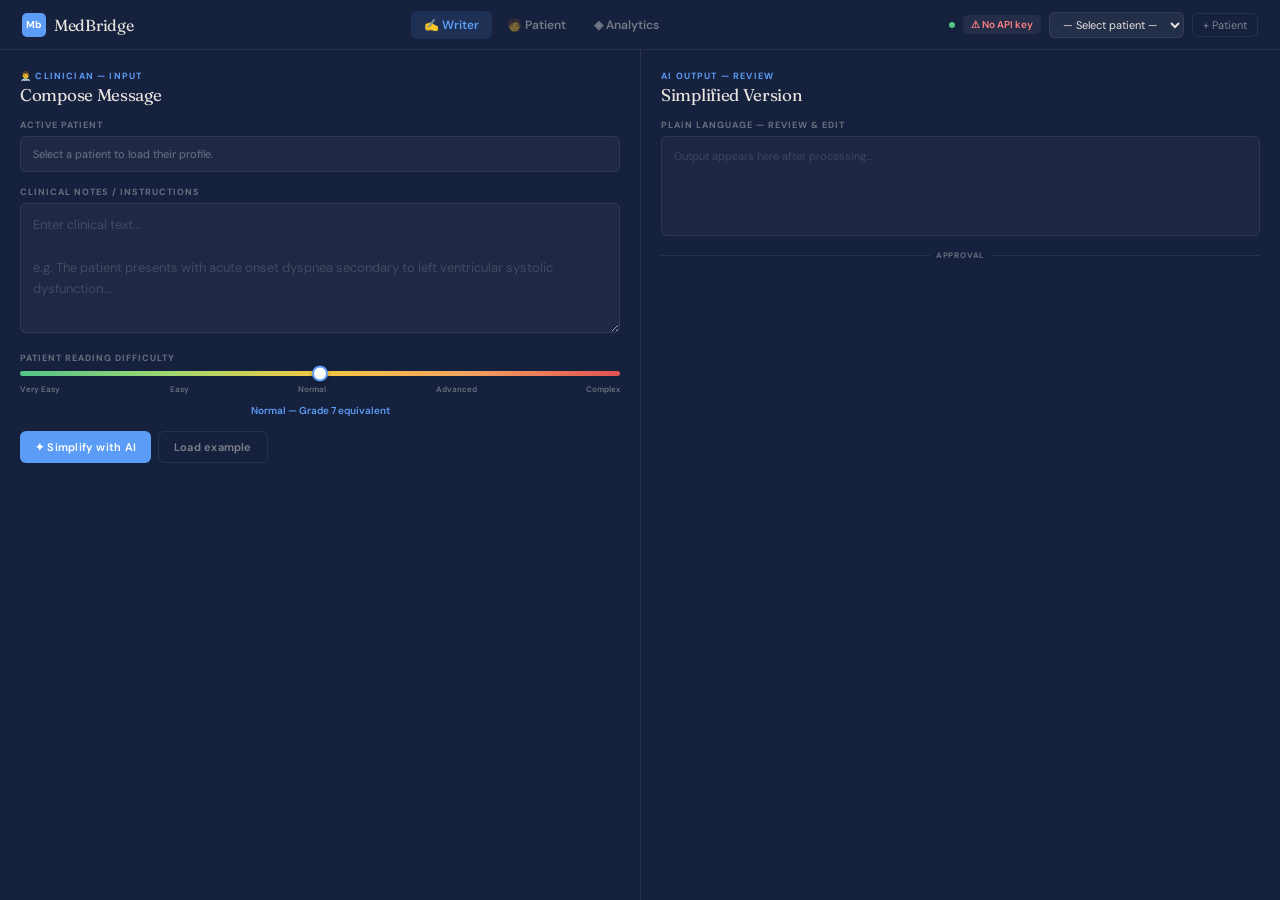
==== designs/medbridge_design.html @ b741c5cd "start designs" ====
<!DOCTYPE html>
<html lang="en">
<head>
<meta charset="UTF-8">
<meta name="viewport" content="width=device-width, initial-scale=1.0">
<title>MedBridge</title>
<link href="https://fonts.googleapis.com/css2?family=Fraunces:ital,wght@0,300;0,400;0,500;1,300&family=DM+Sans:wght@300;400;500;600&family=DM+Mono:wght@400;500&display=swap" rel="stylesheet">
<style>
:root{
  --doc:#16213e;--da:#5b9cf6;--dg:#52c48a;--dw:#f4a261;--dt:#e8e4de;--dm:rgba(232,228,222,0.4);--db:rgba(255,255,255,0.08);
  --pat:#fdfcf9;--pa:#e07b54;--pt:#1c1917;--pm:#8a8480;--pb:rgba(0,0,0,0.07);
  --an:#0d1520;--an2:#111e2e;--aa:#a78bfa;--at:#d4d0ca;--am:rgba(212,208,202,0.38);--ab:rgba(255,255,255,0.06);
  --r:10px;--rs:6px;
}
*{margin:0;padding:0;box-sizing:border-box}
html,body{height:100%;font-family:'DM Sans',sans-serif}
body{background:#0d1117;overflow:hidden;display:flex;flex-direction:column}

nav{background:var(--doc);height:50px;display:flex;align-items:center;justify-content:space-between;padding:0 22px;border-bottom:1px solid var(--db);flex-shrink:0;z-index:200}
.nav-logo{display:flex;align-items:center;gap:8px;color:var(--dt)}
.nav-mark{width:24px;height:24px;background:var(--da);border-radius:5px;display:flex;align-items:center;justify-content:center;font-size:10px;font-weight:700;color:#fff}
.nav-name{font-family:'Fraunces',serif;font-size:16px;letter-spacing:-.3px}
.nav-tabs{display:flex;gap:2px}
.nav-tab{background:transparent;border:none;color:rgba(232,228,222,.45);font-family:'DM Sans',sans-serif;font-size:12px;font-weight:600;padding:6px 13px;border-radius:6px;cursor:pointer;transition:all .15s}
.nav-tab:hover{color:var(--dt);background:rgba(255,255,255,.05)}
.nav-tab.active{color:var(--da);background:rgba(91,156,246,.12)}
.nav-right{display:flex;align-items:center;gap:8px}
.live{width:6px;height:6px;background:var(--dg);border-radius:50%;animation:pulse 2s infinite}
@keyframes pulse{0%,100%{box-shadow:0 0 0 0 rgba(82,196,138,.4)}50%{box-shadow:0 0 0 4px rgba(82,196,138,0)}}
select.psel{background:rgba(255,255,255,.06);border:1px solid var(--db);color:var(--dt);font-family:'DM Sans',sans-serif;font-size:11px;padding:4px 9px;border-radius:var(--rs);outline:none;cursor:pointer}
select.psel option{background:#1e2d52}
.btn-xs{background:transparent;border:1px solid var(--db);color:rgba(232,228,222,.5);font-family:'DM Sans',sans-serif;font-size:11px;padding:4px 10px;border-radius:var(--rs);cursor:pointer;transition:all .15s}
.btn-xs:hover{border-color:rgba(255,255,255,.2);color:var(--dt)}

.view{display:none;flex:1;overflow:hidden}
.view.active{display:flex}

/* ─── WRITER ─── */
#writerView{background:var(--doc)}
.w-grid{display:grid;grid-template-columns:1fr 1fr;width:100%;height:100%}
.w-col{display:flex;flex-direction:column;height:100%;overflow-y:auto;padding:20px;gap:14px}
.w-col::-webkit-scrollbar{width:3px}
.w-col::-webkit-scrollbar-thumb{background:rgba(255,255,255,.1);border-radius:2px}
.w-col+.w-col{border-left:1px solid var(--db)}
.col-role{font-size:9px;font-weight:700;letter-spacing:.13em;text-transform:uppercase;color:var(--da);margin-bottom:2px}
.col-title{font-family:'Fraunces',serif;font-size:17px;letter-spacing:-.3px;color:var(--dt)}
.lbl{font-size:9px;font-weight:700;letter-spacing:.11em;text-transform:uppercase;color:var(--dm);margin-bottom:5px}
.profile-card{background:rgba(255,255,255,.04);border:1px solid var(--db);border-radius:var(--rs);padding:10px 12px}
.p-row{display:flex;align-items:center;gap:9px}
.p-av{width:32px;height:32px;border-radius:50%;background:rgba(91,156,246,.15);border:1.5px solid rgba(91,156,246,.3);display:flex;align-items:center;justify-content:center;font-size:12px;flex-shrink:0}
.p-name{font-size:12px;font-weight:600;color:var(--dt)}
.p-sub{font-size:10px;color:var(--dm);margin-top:1px}
.p-badges{display:flex;gap:4px;margin-top:6px;flex-wrap:wrap}
.pb{font-size:9px;padding:2px 7px;border-radius:9px;font-weight:600;font-family:'DM Mono',monospace}
.pb.lv{background:rgba(91,156,246,.15);color:var(--da);border:1px solid rgba(91,156,246,.2)}
.pb.se{background:rgba(82,196,138,.12);color:var(--dg);border:1px solid rgba(82,196,138,.18)}
.pb.wn{background:rgba(244,162,97,.15);color:var(--dw);border:1px solid rgba(244,162,97,.22)}
.pb.nw{background:rgba(255,255,255,.07);color:rgba(232,228,222,.5);border:1px solid var(--db)}
.ai-ins{background:rgba(167,139,250,.08);border:1px solid rgba(167,139,250,.2);border-radius:var(--rs);padding:10px 12px}
.ai-ins-t{font-size:9px;font-weight:700;text-transform:uppercase;letter-spacing:.1em;color:var(--aa);margin-bottom:5px}
.ai-ins-body{font-size:11px;color:rgba(212,208,202,.8);line-height:1.55}
.pred-wrap{display:flex;flex-wrap:wrap;gap:4px;margin-top:7px}
.pred{font-size:9px;padding:2px 7px;border-radius:9px;background:rgba(244,162,97,.15);color:var(--dw);border:1px solid rgba(244,162,97,.22);font-family:'DM Mono',monospace;font-weight:600}
.pred.pf{background:rgba(224,60,60,.15);color:#ff8888;border-color:rgba(224,60,60,.28)}
textarea{width:100%;background:rgba(255,255,255,.04);border:1px solid var(--db);border-radius:var(--rs);color:var(--dt);font-family:'DM Sans',sans-serif;font-size:13px;line-height:1.65;padding:10px 12px;resize:vertical;min-height:130px;outline:none;transition:border-color .2s}
textarea:focus{border-color:rgba(91,156,246,.45);background:rgba(255,255,255,.06)}
textarea::placeholder{color:rgba(232,228,222,.18)}
.sl-wrap{padding:2px 0 6px}
.sl-track{position:relative;height:5px;background:linear-gradient(to right,#52c48a,#a0d870,#f4c842,#f4a261,#e05252);border-radius:3px;margin-bottom:8px}
input[type=range].dsl{width:100%;-webkit-appearance:none;appearance:none;background:transparent;position:absolute;top:50%;transform:translateY(-50%);left:0;margin:0;height:5px;cursor:pointer}
input[type=range].dsl::-webkit-slider-thumb{-webkit-appearance:none;width:16px;height:16px;border-radius:50%;background:#fff;border:2px solid var(--da);box-shadow:0 1px 5px rgba(0,0,0,.35);transition:transform .15s}
input[type=range].dsl::-webkit-slider-thumb:hover{transform:scale(1.2)}
.sl-labels{display:flex;justify-content:space-between;font-size:8px;color:var(--dm);font-weight:600}
.sl-cur{font-size:10px;font-weight:600;color:var(--da);margin-top:4px;text-align:center}
.auto-tag{display:none;margin-left:7px;font-size:8px;background:rgba(167,139,250,.2);color:var(--aa);border:1px solid rgba(167,139,250,.28);padding:1px 6px;border-radius:9px;font-weight:700;letter-spacing:.06em;text-transform:uppercase}
.btn{border:none;border-radius:var(--rs);padding:8px 15px;font-family:'DM Sans',sans-serif;font-size:11px;font-weight:600;cursor:pointer;display:flex;align-items:center;gap:5px;transition:all .15s;letter-spacing:.02em}
.b-blue{background:var(--da);color:#fff}.b-blue:hover{background:#6fa8ff;transform:translateY(-1px)}.b-blue:disabled{opacity:.4;cursor:not-allowed;transform:none}
.b-ghost{background:transparent;color:rgba(232,228,222,.5);border:1px solid var(--db)}.b-ghost:hover{border-color:rgba(255,255,255,.2);color:var(--dt)}
.b-green{background:var(--dg);color:#fff;flex:1}.b-green:hover{background:#5fd49a;transform:translateY(-1px)}.b-green:disabled{opacity:.4;cursor:not-allowed;transform:none}
.b-row{display:flex;gap:7px}
.ld{display:flex;gap:4px;align-items:center;padding:7px 0}
.ld span{width:5px;height:5px;background:var(--da);border-radius:50%;animation:ld 1.2s ease-in-out infinite}
.ld span:nth-child(2){animation-delay:.2s}.ld span:nth-child(3){animation-delay:.4s}
@keyframes ld{0%,80%,100%{transform:translateY(0);opacity:.4}40%{transform:translateY(-5px);opacity:1}}
.ld-h{font-size:10px;color:var(--dm);margin-top:2px}
.out-box{background:rgba(255,255,255,.03);border:1px solid var(--db);border-radius:var(--rs);padding:11px 12px;min-height:100px}
.out-edit{width:100%;background:transparent;border:none;color:rgba(232,228,222,.85);font-family:'DM Sans',sans-serif;font-size:12px;line-height:1.7;resize:none;outline:none;min-height:80px}
.out-ph{font-size:11px;color:rgba(232,228,222,.17);line-height:1.6}
.sc-row{display:flex;gap:6px}
.sc{flex:1;background:rgba(255,255,255,.04);border:1px solid var(--db);border-radius:var(--rs);padding:7px 10px}
.sc-l{font-size:8px;font-weight:700;letter-spacing:.1em;text-transform:uppercase;color:var(--dm);margin-bottom:1px}
.sc-v{font-size:16px;font-weight:700;font-family:'DM Mono',monospace}
.sc-v.good{color:var(--dg)}.sc-v.warn{color:var(--dw)}.sc-v.bad{color:#ff6b6b}
.sim-card{border-radius:var(--rs);padding:10px 12px;border:1px solid;transition:all .3s}
.sim-card.checking{background:rgba(91,156,246,.06);border-color:rgba(91,156,246,.2)}
.sim-card.pass{background:rgba(82,196,138,.07);border-color:rgba(82,196,138,.25)}
.sim-card.caution{background:rgba(244,162,97,.08);border-color:rgba(244,162,97,.28)}
.sim-card.fail{background:rgba(224,60,60,.08);border-color:rgba(224,60,60,.28)}
.sim-hd{display:flex;align-items:center;justify-content:space-between;margin-bottom:6px}
.sim-t{font-size:8px;font-weight:700;letter-spacing:.1em;text-transform:uppercase}
.sim-card.pass .sim-t{color:var(--dg)}.sim-card.caution .sim-t{color:var(--dw)}.sim-card.fail .sim-t{color:#ff6b6b}.sim-card.checking .sim-t{color:var(--da)}
.sim-s{font-size:16px;font-weight:700;font-family:'DM Mono',monospace}
.sim-card.pass .sim-s{color:var(--dg)}.sim-card.caution .sim-s{color:var(--dw)}.sim-card.fail .sim-s{color:#ff6b6b}
.sim-bar{height:3px;background:rgba(255,255,255,.07);border-radius:2px;overflow:hidden;margin-bottom:7px}
.sim-fill{height:100%;border-radius:2px;transition:width .8s ease}
.sim-card.pass .sim-fill{background:var(--dg)}.sim-card.caution .sim-fill{background:var(--dw)}.sim-card.fail .sim-fill{background:#ff6b6b}
.sim-v{font-size:10px;font-weight:500;line-height:1.4;margin-bottom:6px}
.sim-card.pass .sim-v{color:rgba(82,196,138,.9)}.sim-card.caution .sim-v{color:rgba(244,162,97,.9)}.sim-card.fail .sim-v{color:rgba(255,107,107,.9)}
.sim-issues{display:flex;flex-direction:column;gap:3px}
.sim-issue{font-size:9px;color:rgba(232,228,222,.5);padding-left:10px;position:relative;line-height:1.4}
.sim-issue::before{content:'⚠';position:absolute;left:0;font-size:8px}
.sim-pills{display:flex;flex-wrap:wrap;gap:3px;margin-top:5px}
.sp{font-size:8px;padding:2px 6px;border-radius:8px;font-weight:600;font-family:'DM Mono',monospace}
.sp.k{background:rgba(82,196,138,.15);color:#52c48a;border:1px solid rgba(82,196,138,.22)}
.sp.c{background:rgba(244,162,97,.15);color:#f4a261;border:1px solid rgba(244,162,97,.28)}
.sp.l{background:rgba(224,60,60,.15);color:#ff8080;border:1px solid rgba(224,60,60,.28)}
.sim-dims{display:grid;grid-template-columns:1fr 1fr;gap:4px;margin-top:6px}
.sdim{background:rgba(255,255,255,.04);border-radius:3px;padding:4px 7px}
.sdl{font-size:7px;text-transform:uppercase;letter-spacing:.08em;color:var(--dm);font-weight:700;margin-bottom:1px}
.sdv{font-size:11px;font-weight:700;font-family:'DM Mono',monospace}
.spin-w{display:flex;align-items:center;gap:6px;font-size:11px;color:var(--da)}
.spinner{width:11px;height:11px;border:2px solid rgba(91,156,246,.2);border-top-color:var(--da);border-radius:50%;animation:spin .8s linear infinite;flex-shrink:0}
@keyframes spin{to{transform:rotate(360deg)}}
.ok-banner{background:rgba(82,196,138,.12);border:1px solid rgba(82,196,138,.22);border-radius:var(--rs);padding:7px 11px;display:flex;align-items:center;gap:6px;font-size:11px;color:var(--dg);font-weight:500}
.sep{font-size:8px;font-weight:700;letter-spacing:.1em;text-transform:uppercase;color:var(--dm);display:flex;align-items:center;gap:6px}
.sep::before,.sep::after{content:'';flex:1;height:1px;background:var(--db)}

/* ─── PATIENT ─── */
#patientView{background:var(--pat);flex-direction:column}
.pat-top{background:#fff;border-bottom:1px solid var(--pb);padding:11px 26px;display:flex;align-items:center;justify-content:space-between;flex-shrink:0}
.pat-greet{font-family:'Fraunces',serif;font-size:16px;color:var(--pt);letter-spacing:-.2px}
.pat-sub{font-size:11px;color:var(--pm);margin-top:1px}
.pat-body{flex:1;overflow-y:auto;padding:20px 26px;display:flex;flex-direction:column;gap:14px;max-width:680px;margin:0 auto;width:100%}
.pat-body::-webkit-scrollbar{width:3px}
.pat-body::-webkit-scrollbar-thumb{background:rgba(0,0,0,.08);border-radius:2px}
.prog-row{display:flex;justify-content:space-between;align-items:center;margin-bottom:4px}
.prog-bar{height:3px;background:rgba(0,0,0,.06);border-radius:3px;overflow:hidden}
.prog-fill{height:100%;background:var(--pa);border-radius:3px;transition:width .4s ease;width:0%}
.text-card{background:#fff;border:1px solid var(--pb);border-radius:var(--r);padding:20px 22px;line-height:1.85;font-size:16px;color:var(--pt);box-shadow:0 1px 10px rgba(0,0,0,.05);min-height:130px;font-family:'Georgia',serif}
.ws{display:flex;flex-direction:column;align-items:center;justify-content:center;min-height:130px;gap:8px;color:var(--pm);text-align:center}
.wi{font-size:24px;opacity:.3}.wt{font-size:12px;line-height:1.5}
.w{display:inline;padding:1px 2px;border-radius:3px;cursor:pointer;position:relative;transition:background .2s}
.w.d1{background:rgba(82,196,138,.1)}.w.d2{background:rgba(244,194,66,.16)}.w.d3{background:rgba(240,130,80,.18)}.w.d4{background:rgba(220,60,60,.15)}
.w.sel{outline:2px solid var(--pa);outline-offset:1px;border-radius:3px}
.w:hover .tip{display:block}
.tip{display:none;position:absolute;bottom:calc(100% + 4px);left:50%;transform:translateX(-50%);background:#1c1917;color:#fff;font-size:8px;font-weight:700;padding:2px 6px;border-radius:3px;white-space:nowrap;z-index:50;pointer-events:none;letter-spacing:.04em}
.tip::after{content:'';position:absolute;top:100%;left:50%;transform:translateX(-50%);border:3px solid transparent;border-top-color:#1c1917}
.checkup{background:rgba(224,123,84,.06);border:1px solid rgba(224,123,84,.14);border-radius:var(--rs);padding:12px 14px}
.cq{font-size:13px;color:var(--pt);font-weight:500;margin-bottom:9px;line-height:1.4}
.copts{display:flex;gap:6px;flex-wrap:wrap}
.copt{font-size:11px;padding:5px 12px;border-radius:20px;border:1px solid var(--pb);background:#fff;color:var(--pt);cursor:pointer;transition:all .15s;font-family:'DM Sans',sans-serif;font-weight:500}
.copt:hover,.copt.sel{background:var(--pa);color:#fff;border-color:var(--pa)}
.hp-section{display:flex;flex-direction:column;gap:7px}
.hard-pills{display:flex;flex-wrap:wrap;gap:5px}
.hp{display:inline-flex;align-items:center;gap:3px;font-size:10px;padding:4px 10px;border-radius:20px;background:rgba(224,123,84,.07);border:1px solid rgba(224,123,84,.18);color:var(--pa);cursor:pointer;transition:all .2s;font-family:'DM Sans',sans-serif;font-weight:500}
.hp:hover{background:rgba(224,123,84,.16)}.hp.flg{background:rgba(224,123,84,.24);border-color:rgba(224,123,84,.45);font-weight:700}
.ty-ok{display:flex;align-items:center;gap:6px;padding:8px 12px;border-radius:var(--rs);font-size:11px;font-weight:600;background:rgba(82,196,138,.1);border:1px solid rgba(82,196,138,.22);color:#3aa06e}
.pat-info{background:rgba(224,123,84,.04);border:1px solid rgba(224,123,84,.1);border-radius:var(--rs);padding:9px 12px;font-size:11px;color:var(--pm);line-height:1.6}
.pat-info-t{font-size:8px;font-weight:700;text-transform:uppercase;letter-spacing:.09em;color:var(--pa);margin-bottom:3px}

/* ─── ANALYTICS ─── */
#analyticsView{background:var(--an);flex-direction:column}
.an-top{background:var(--an2);border-bottom:1px solid var(--ab);padding:0 22px;height:48px;display:flex;align-items:center;justify-content:space-between;flex-shrink:0}
.an-top-t{font-family:'Fraunces',serif;font-size:15px;color:var(--at)}
.an-ptabs{display:flex;gap:2px;overflow-x:auto;padding:0 22px;border-bottom:1px solid var(--ab);background:var(--an2);flex-shrink:0}
.an-ptabs::-webkit-scrollbar{height:2px}
.an-ptabs::-webkit-scrollbar-thumb{background:rgba(255,255,255,.07)}
.an-ptab{background:transparent;border:none;border-bottom:2px solid transparent;color:rgba(212,208,202,.4);font-family:'DM Sans',sans-serif;font-size:11px;font-weight:600;padding:9px 13px;cursor:pointer;transition:all .15s;white-space:nowrap}
.an-ptab:hover{color:var(--at)}.an-ptab.active{color:var(--aa);border-bottom-color:var(--aa)}
.an-body{flex:1;overflow-y:auto;padding:18px;display:grid;grid-template-columns:1fr 1fr;gap:13px;align-content:start}
.an-body::-webkit-scrollbar{width:3px}
.an-body::-webkit-scrollbar-thumb{background:rgba(255,255,255,.07);border-radius:2px}
.an-card{background:var(--an2);border:1px solid var(--ab);border-radius:var(--r);overflow:hidden}
.an-card.s2{grid-column:1/-1}
.an-ch{padding:9px 13px;border-bottom:1px solid var(--ab);display:flex;align-items:center;justify-content:space-between}
.an-ct{font-size:8px;font-weight:700;letter-spacing:.11em;text-transform:uppercase;color:var(--am)}
.an-cb{padding:12px 13px}
.an-metrics{display:grid;grid-template-columns:repeat(4,1fr);gap:7px}
.an-met{background:rgba(255,255,255,.03);border:1px solid var(--ab);border-radius:var(--rs);padding:9px 10px;text-align:center}
.an-mv{font-size:20px;font-weight:700;font-family:'DM Mono',monospace;color:var(--at)}
.an-ml{font-size:7px;text-transform:uppercase;letter-spacing:.09em;color:var(--am);margin-top:2px;font-weight:700}
canvas.trend{display:block;width:100%}
.freq-list{display:flex;flex-direction:column;gap:5px}
.fr-row{display:flex;align-items:center;gap:7px}
.fr-dot{width:5px;height:5px;border-radius:50%;flex-shrink:0}
.fr-word{font-size:10px;font-weight:600;font-family:'DM Mono',monospace;color:var(--at);width:90px;flex-shrink:0;overflow:hidden;text-overflow:ellipsis;white-space:nowrap}
.fr-bg{flex:1;height:5px;background:rgba(255,255,255,.05);border-radius:3px;overflow:hidden}
.fr-fg{height:100%;border-radius:3px;transition:width .5s}
.fr-n{font-size:8px;font-family:'DM Mono',monospace;color:var(--am);width:20px;text-align:right;flex-shrink:0}
.fr-flag{font-size:8px;color:#f4a261;flex-shrink:0}
canvas.hmap{display:block;width:100%;border-radius:3px}
.sess-list{display:flex;flex-direction:column;gap:5px;max-height:200px;overflow-y:auto}
.sess-list::-webkit-scrollbar{width:3px}
.sess-list::-webkit-scrollbar-thumb{background:rgba(255,255,255,.06)}
.sess-r{display:flex;align-items:center;gap:9px;padding:7px 9px;background:rgba(255,255,255,.02);border-radius:var(--rs);border:1px solid var(--ab)}
.sess-n{font-size:8px;font-family:'DM Mono',monospace;color:var(--am);width:18px;flex-shrink:0}
.sess-d{font-size:10px;color:var(--at);flex:1}
.sess-s{font-size:11px;font-weight:700;font-family:'DM Mono',monospace}
.ai-sum{background:rgba(167,139,250,.07);border:1px solid rgba(167,139,250,.18);border-radius:var(--rs);padding:10px 12px}
.ai-sum-t{font-size:8px;font-weight:700;text-transform:uppercase;letter-spacing:.1em;color:var(--aa);margin-bottom:5px}
.sug{font-size:11px;color:var(--at);line-height:1.55;padding:3px 0 3px 11px;position:relative;opacity:.85}
.sug::before{content:'→';position:absolute;left:0;color:var(--aa);font-size:9px}
.no-data{grid-column:1/-1;display:flex;flex-direction:column;align-items:center;justify-content:center;min-height:280px;gap:9px;color:var(--am);text-align:center;font-size:12px}
.ei{font-size:26px;opacity:.25;margin-bottom:3px}
</style>
</head>
<body>

<nav>
  <div class="nav-logo">
    <div class="nav-mark">Mb</div>
    <div class="nav-name">MedBridge</div>
  </div>
  <div class="nav-tabs">
    <button class="nav-tab active" onclick="go('writer')">✍ Writer</button>
    <button class="nav-tab" onclick="go('patient')">🧑 Patient</button>
    <button class="nav-tab" onclick="go('analytics')">◈ Analytics</button>
  </div>
  <div class="nav-right">
    <div class="live"></div>
    <span id="keyStatus" onclick="promptKey()" style="font-size:10px;font-weight:600;cursor:pointer;padding:3px 8px;border-radius:5px;background:rgba(255,255,255,.06);transition:background .15s" title="Set API key">⚠ No API key</span>
    <select class="psel" id="psel" onchange="onPChange()">
      <option value="">— Select patient —</option>
    </select>
    <button class="btn-xs" onclick="addPt()">+ Patient</button>
  </div>
</nav>

<!-- WRITER -->
<div class="view active" id="writerView">
  <div class="w-grid">
    <div class="w-col">
      <div><div class="col-role">👨‍⚕️ Clinician — Input</div><div class="col-title">Compose Message</div></div>
      <div>
        <div class="lbl">Active patient</div>
        <div class="profile-card" id="profileCard"><div style="font-size:11px;color:var(--dm)">Select a patient to load their profile.</div></div>
      </div>
      <div id="insightWrap" style="display:none">
        <div class="ai-ins">
          <div class="ai-ins-t">✦ AI — Patient Profile Insight</div>
          <div class="ai-ins-body" id="insightText">Analysing...</div>
          <div class="pred-wrap" id="predWords"></div>
        </div>
      </div>
      <div>
        <div class="lbl">Clinical notes / instructions</div>
        <textarea id="medIn" placeholder="Enter clinical text...&#10;&#10;e.g. The patient presents with acute onset dyspnea secondary to left ventricular systolic dysfunction..."></textarea>
      </div>
      <div>
        <div class="lbl">Patient reading difficulty <span class="auto-tag" id="autoTag">Auto-set</span></div>
        <div class="sl-wrap">
          <div class="sl-track" style="position:relative">
            <input type="range" class="dsl" id="dsl" min="1" max="5" value="3" step="1" oninput="updSl(this.value)">
          </div>
          <div class="sl-labels"><span>Very Easy</span><span>Easy</span><span>Normal</span><span>Advanced</span><span>Complex</span></div>
        </div>
        <div class="sl-cur" id="slCur">Normal — Grade 7 equivalent</div>
      </div>
      <div class="b-row">
        <button class="btn b-blue" id="simpBtn" onclick="doSimplify()">✦ Simplify with AI</button>
        <button class="btn b-ghost" onclick="loadEx()">Load example</button>
      </div>
    </div>
    <div class="w-col">
      <div><div class="col-role">AI Output — Review</div><div class="col-title">Simplified Version</div></div>
      <div>
        <div class="lbl">Plain language — review &amp; edit</div>
        <div class="out-box" id="outBox">
          <div id="ldS" style="display:none"><div class="ld"><span></span><span></span><span></span></div><div class="ld-h">Applying DEFT corpus + plain language guidelines...</div></div>
          <textarea id="outEd" class="out-edit" style="display:none"></textarea>
          <div class="out-ph" id="outPh">Output appears here after processing...</div>
        </div>
      </div>
      <div class="sc-row" id="scRow" style="display:none">
        <div class="sc"><div class="sc-l">Flesch RE</div><div class="sc-v" id="fkS">—</div></div>
        <div class="sc"><div class="sc-l">Grade level</div><div class="sc-v" id="grS">—</div></div>
        <div class="sc"><div class="sc-l">Hard words</div><div class="sc-v" id="hwS">—</div></div>
      </div>
      <div id="simSec" style="display:none">
        <div class="lbl">Semantic safety check</div>
        <div class="sim-card checking" id="simCard">
          <div class="spin-w" id="simChk"><div class="spinner"></div>Running semantic similarity via AI...</div>
          <div id="simRes" style="display:none">
            <div class="sim-hd"><div class="sim-t" id="simT">Meaning Preservation</div><div class="sim-s" id="simSc">—</div></div>
            <div class="sim-bar"><div class="sim-fill" id="simFl" style="width:0%"></div></div>
            <div class="sim-v" id="simVd"></div>
            <div class="sim-issues" id="simIs"></div>
            <div class="sim-pills" id="simPl"></div>
            <div class="sim-dims" id="simDm"></div>
          </div>
        </div>
      </div>
      <div class="sep">approval</div>
      <div id="appRow" class="b-row" style="display:none">
        <button class="btn b-green" id="appBtn" onclick="doApprove()">✓ Approve &amp; Send to Patient</button>
        <button class="btn b-ghost" onclick="doSimplify()">↺</button>
      </div>
      <div id="appBanner" style="display:none"><div class="ok-banner">✓ Sent to patient — reading session started</div></div>
    </div>
  </div>
</div>

<!-- PATIENT -->
<div class="view" id="patientView">
  <div class="pat-top">
    <div><div class="pat-greet" id="patGreet">Hello 👋</div><div class="pat-sub">Here is your health information from your doctor.</div></div>
    <div style="font-size:10px;color:var(--pm);font-weight:600" id="patSessLbl"></div>
  </div>
  <div class="pat-body">
    <div id="progWrap" style="display:none">
      <div class="prog-row"><span style="font-size:10px;color:var(--pm);font-weight:500">Reading progress</span><span style="font-size:10px;font-weight:700;color:var(--pa)" id="progPct">0%</span></div>
      <div class="prog-bar"><div class="prog-fill" id="progFill"></div></div>
    </div>
    <div>
      <div class="lbl" style="color:var(--pm)">From your doctor</div>
      <div class="text-card" id="txtCard">
        <div class="ws" id="wsState"><div class="wi">📋</div><div class="wt">Your doctor hasn't sent your health information yet.</div></div>
        <div id="wCont" style="display:none"></div>
      </div>
    </div>
    <div id="checkupWrap" style="display:none">
      <div class="checkup">
        <div class="cq">How well did you understand this information?</div>
        <div class="copts">
          <button class="copt" onclick="selU(this,1)">😕 Not at all</button>
          <button class="copt" onclick="selU(this,2)">🤔 A little</button>
          <button class="copt" onclick="selU(this,3)">🙂 Mostly</button>
          <button class="copt" onclick="selU(this,4)">😊 Fully</button>
        </div>
      </div>
    </div>
    <div id="hwWrap" style="display:none">
      <div class="hp-section">
        <div class="lbl" style="color:var(--pm)">Tap any word you found confusing</div>
        <div class="hard-pills" id="hpills"></div>
      </div>
    </div>
    <div id="tyWrap" style="display:none"><div class="ty-ok">✓ Thank you — your feedback helps your doctor explain better next time.</div></div>
    <div class="pat-info"><div class="pat-info-t">About this page</div>Highlighted words may be harder to read — tap any word to flag it. Your reading patterns help your doctor communicate better with you next time.</div>
  </div>
</div>

<!-- ANALYTICS -->
<div class="view" id="analyticsView">
  <div class="an-top"><div class="an-top-t">Patient Analytics</div><div style="font-size:9px;color:var(--am);font-weight:700;letter-spacing:.08em;text-transform:uppercase">Writer view only</div></div>
  <div class="an-ptabs" id="anTabs"></div>
  <div class="an-body" id="anBody"><div class="no-data"><div class="ei">◎</div>Select a patient tab to view analytics.</div></div>
</div>

<script>
// ── Storage ──
const SK = 'mb_v3';
let S = (() => { try { return JSON.parse(localStorage.getItem(SK)) || {pts:{},pending:null,pendingPt:null}; } catch{return{pts:{},pending:null,pendingPt:null};} })();
function save() { localStorage.setItem(SK, JSON.stringify(S)); }

// ── State ──
let curPt = null, wData=[], flagged=[], selfU=0, sessStart=null, hoverStart={}, hoverTimes={}, selLv=3, origText='', simpText='';
let anPt = null;

const LV = {
  1:{lbl:'Very Easy — Grade 3',desc:'very simple, very short sentences'},
  2:{lbl:'Easy — Grade 5',desc:'simple everyday language'},
  3:{lbl:'Normal — Grade 7',desc:'clear and plain language'},
  4:{lbl:'Advanced — Grade 9',desc:'somewhat detailed'},
  5:{lbl:'Complex — Clinical',desc:'clinically detailed'}
};

const MED = new Set(['cardiomyopathy','ejection','fraction','myocardial','infarction','dyspnea','copd',
  'obstructive','pulmonary','bronchodilator','spirometry','prednisolone','salbutamol','nebulization',
  'amoxicillin','clavulanate','exacerbation','corticosteroid','antibiotic','pulmonology','ventilatory',
  'systolic','diastolic','furosemide','lisinopril','diuretic','echocardiography','hypertension',
  'arrhythmia','atherosclerosis','angioplasty','tachycardia','bradycardia','thrombosis','embolism',
  'pneumonia','asthma','cholesterol','anticoagulant','vasodilator','immunosuppressant']);

// ── Nav ──
function go(v) {
  document.querySelectorAll('.view').forEach(x=>x.classList.remove('active'));
  document.querySelectorAll('.nav-tab').forEach(x=>x.classList.remove('active'));
  document.getElementById(v+'View').classList.add('active');
  ['writer','patient','analytics'].forEach((n,i)=>{ if(n===v) document.querySelectorAll('.nav-tab')[i].classList.add('active'); });
  if(v==='analytics') renderAn();
  if(v==='patient') setupPat();
}

// ── Patients ──
function initPsel() {
  const sel = document.getElementById('psel');
  sel.innerHTML = '<option value="">— Select patient —</option>';
  Object.values(S.pts).forEach(p => {
    const o = document.createElement('option');
    o.value = p.id; o.textContent = p.name; sel.appendChild(o);
  });
  if(curPt) sel.value = curPt;
}
function addPt() {
  const n = prompt('Patient name:'); if(!n||!n.trim()) return;
  const id = 'p_'+Date.now();
  S.pts[id] = {id, name:n.trim(), sessions:[], created:Date.now()};
  save(); initPsel();
  document.getElementById('psel').value = id; onPChange();
}
function onPChange() {
  curPt = document.getElementById('psel').value||null;
  renderProfile(); if(curPt) loadInsight();
}
function pt(id) { return id ? S.pts[id] : null; }

function autoLv(p) {
  const ss = (p.sessions||[]).slice(-3); if(!ss.length) return 3;
  const ac = ss.reduce((a,s)=>a+(s.comp||70),0)/ss.length;
  const af = ss.reduce((a,s)=>a+(s.flagged||[]).length,0)/ss.length;
  const au = ss.reduce((a,s)=>a+(s.selfU||2),0)/ss.length;
  if(ac<55||af>5||au<1.8) return 1;
  if(ac<68||af>3||au<2.3) return 2;
  if(ac>=88&&af<0.5&&au>=3.5) return 5;
  if(ac>=78&&af<1) return 4;
  return 3;
}

function renderProfile() {
  const p = pt(curPt), card = document.getElementById('profileCard');
  if(!p) { card.innerHTML='<div style="font-size:11px;color:var(--dm)">Select a patient to load their profile.</div>'; document.getElementById('insightWrap').style.display='none'; return; }
  const ss=p.sessions||[], af=ss.flatMap(s=>s.flagged||[]), ac=ss.length?Math.round(ss.reduce((a,s)=>a+(s.comp||0),0)/ss.length):null;
  const top=[...new Set(af)].slice(0,3);
  const lv = autoLv(p);
  card.innerHTML = `<div class="p-row"><div class="p-av">${p.name[0].toUpperCase()}</div><div><div class="p-name">${p.name}</div><div class="p-sub">${ss.length} session${ss.length!==1?'s':''} · ${ac!=null?'Avg '+ac+'% comp':'No data yet'}</div></div></div>
  <div class="p-badges">${ss.length?`<span class="pb lv">Rec. level ${lv}/5</span>`:'<span class="pb nw">New patient</span>'}<span class="pb se">${ss.length} sessions</span>${top.length?`<span class="pb wn">Flagged: ${top.join(', ')}</span>`:''}</div>`;
}

async function loadInsight() {
  const p = pt(curPt); if(!p) return;
  document.getElementById('insightWrap').style.display='block';
  document.getElementById('insightText').textContent='Analysing patient history...';
  document.getElementById('predWords').innerHTML='';
  document.getElementById('autoTag').style.display='none';
  const ss=p.sessions||[], lv=autoLv(p);
  selLv=lv; document.getElementById('dsl').value=lv; updSl(lv);
  if(ss.length) document.getElementById('autoTag').style.display='inline';
  if(!ss.length) { document.getElementById('insightText').textContent='New patient — starting at Normal difficulty.'; return; }
  const af=ss.flatMap(s=>s.flagged||[]), fc={};
  af.forEach(w=>{fc[w]=(fc[w]||0)+1});
  const top=Object.entries(fc).sort((a,b)=>b[1]-a[1]).slice(0,8).map(([w,n])=>`${w}(×${n})`).join(', ');
  const ac=Math.round(ss.reduce((a,s)=>a+(s.comp||0),0)/ss.length);
  const at=Math.round(ss.reduce((a,s)=>a+(s.rt||0),0)/ss.length);
  try {
    const r = await api([{role:'user',content:`Medical reading analyst. Patient "${p.name}": ${ss.length} sessions, avg comprehension ${ac}%, avg read time ${at}s, flagged words: ${top||'none'}, recommended level ${lv}/5.\n\nWrite 2 concise sentences (≤40 words): patient reading profile + one writing recommendation.\nThen: PREDICT: 6 specific medical/complex words this patient will likely struggle with.\nFormat:\n[2 sentences]\nPREDICT: word1, word2...`}], 350);
    const parts=r.split('PREDICT:'), ins=parts[0].trim(), pred=parts[1]?parts[1].trim().split(',').map(w=>w.trim()).filter(Boolean):[];
    document.getElementById('insightText').textContent=ins;
    const pw=document.getElementById('predWords');
    if(pred.length){pw.innerHTML='<div style="font-size:8px;font-weight:700;text-transform:uppercase;letter-spacing:.09em;color:var(--am);margin-bottom:4px;width:100%">Predicted difficult words:</div>';pred.forEach(w=>{const pf=af.includes(w.toLowerCase());pw.innerHTML+=`<span class="pred ${pf?'pf':''}">${pf?'⚑ ':''}${w}</span>`;});}
  } catch(e) { document.getElementById('insightText').textContent=`${ss.length} sessions. Avg comp: ${ac}%. Rec. level: ${LV[lv].lbl}.`; }
}

// ── Writer ──
function updSl(v) { selLv=parseInt(v); document.getElementById('slCur').textContent=LV[v].lbl; }
function loadEx() { document.getElementById('medIn').value=`The patient is a 67-year-old male presenting with acute exacerbation of chronic obstructive pulmonary disease (COPD). Spirometry indicates a post-bronchodilator FEV1/FVC ratio of 0.65, consistent with moderate obstructive ventilatory defect. Initiate short-acting beta-2 agonist (salbutamol 2.5mg via nebulization q4h), systemic corticosteroids (prednisolone 40mg PO OD x 5 days), and empiric antibiotic therapy with amoxicillin-clavulanate 875/125mg PO BID for suspected bacterial exacerbation. Monitor SpO2, target 88–92%. Arrange pulmonology follow-up in 2 weeks post-discharge.`; }

async function doSimplify() {
  const txt = document.getElementById('medIn').value.trim(); if(!txt){alert('Enter clinical text first.');return;}
  origText=txt;
  const btn=document.getElementById('simpBtn'); btn.disabled=true; btn.innerHTML='⟳ Processing...';
  ['ldS','outPh','outEd','appRow','scRow','appBanner','simSec'].forEach(id=>{
    const el=document.getElementById(id); if(id==='ldS'){el.style.display='block';}
    else if(id==='outPh'){el.style.display='none';}
    else{el.style.display='none';}
  });
  // History context
  const p=pt(curPt); let hCtx='';
  if(p&&p.sessions.length){
    const af=p.sessions.flatMap(s=>s.flagged||[]), fc={};
    af.forEach(w=>{fc[w]=(fc[w]||0)+1});
    const top=Object.entries(fc).sort((a,b)=>b[1]-a[1]).slice(0,6).map(([w,n])=>`"${w}"(×${n})`).join(', ');
    const ac=Math.round(p.sessions.reduce((a,s)=>a+(s.comp||0),0)/p.sessions.length);
    hCtx=`\n\nPATIENT HISTORY: Previously flagged difficult words: ${top||'none'}. Avg comprehension: ${ac}%. ${ac<65?'Struggles significantly — use simplest possible language.':ac<78?'Moderate difficulty — keep sentences short.':'Understands reasonably — ensure clarity.'}`;
  }
  const lv=LV[selLv];
  const sys=`You are MedBridge, a health literacy specialist trained on the DEFT corpus. Rewrite clinical text for a patient at level: ${lv.lbl}.\n\nRULES:\n1. Preserve ALL clinical meaning.\n2. Use ${lv.desc}. Max sentence: ${selLv<=2?14:selLv<=3?19:24} words.\n3. Active voice. Short paragraphs.\n4. DEFT: dyspnea→shortness of breath, myocardial infarction→heart attack, hypertension→high blood pressure, diuretic→water pill, PO→by mouth, QD/OD→once a day, BID→twice a day, nebulization→breathing treatment, FEV1/FVC→breathing test, COPD→COPD (long-term lung condition), corticosteroid→steroid medicine, SpO2→blood oxygen level, ejection fraction→how well your heart pumps, acute exacerbation→sudden worsening.\n5. Define unavoidable medical terms in parentheses.\n6. Warm, reassuring tone.${hCtx}\n\nReturn ONLY simplified text.`;
  try {
    const simp = await api([{role:'user',content:txt}], 1000, sys);
    if(simp){
      simpText=simp;
      document.getElementById('ldS').style.display='none';
      const ed=document.getElementById('outEd'); ed.value=simp; ed.style.display='block'; ed.style.height='auto'; ed.style.height=ed.scrollHeight+'px';
      calcScores(simp); document.getElementById('scRow').style.display='flex';
      document.getElementById('simSec').style.display='block';
      await checkSim(txt, simp);
    }
  } catch(e) {
    document.getElementById('ldS').style.display='none';
    document.getElementById('outPh').style.display='block';
    document.getElementById('outPh').textContent = e.message.includes('API key') ? '⚠ ' + e.message : 'API error: ' + e.message;
    document.getElementById('outPh').style.color='#ff8080';
  }
  btn.disabled=false; btn.innerHTML='✦ Simplify with AI';
}

async function checkSim(orig, simp) {
  document.getElementById('simCard').className='sim-card checking';
  document.getElementById('simChk').style.display='flex';
  document.getElementById('simRes').style.display='none';
  try {
    const raw = await api([{role:'user',content:`Medical semantic similarity check.\n\nORIGINAL:\n"""${orig}"""\n\nSIMPLIFIED:\n"""${simp}"""\n\nRespond ONLY with JSON (no markdown):\n{"overall_score":<0-100>,"dimensions":{"clinical_accuracy":<0-100>,"dosage_preservation":<0-100>,"instruction_completeness":<0-100>,"meaning_equivalence":<0-100>},"verdict":"<one sentence>","issues":[],"concepts":{"kept":[],"changed":[],"lost":[]}}`}], 700);
    renderSim(JSON.parse(raw.replace(/```json|```/g,'').trim()));
  } catch(e) { renderSimErr(); }
}

function renderSim(s) {
  const sc=s.overall_score??0, card=document.getElementById('simCard');
  const cls=sc>=85?'pass':sc>=68?'caution':'fail';
  card.className='sim-card '+cls;
  document.getElementById('simChk').style.display='none';
  document.getElementById('simRes').style.display='block';
  document.getElementById('simT').textContent=sc>=85?'Meaning Preserved':sc>=68?'Minor Drift':'Meaning at Risk';
  document.getElementById('simSc').textContent=sc+'%';
  document.getElementById('simFl').style.width=sc+'%';
  document.getElementById('simVd').textContent=s.verdict||'';
  document.getElementById('simIs').innerHTML=(s.issues||[]).map(i=>`<div class="sim-issue">${i}</div>`).join('');
  const pl=document.getElementById('simPl'); pl.innerHTML='';
  (s.concepts?.kept||[]).slice(0,3).forEach(c=>{pl.innerHTML+=`<span class="sp k">✓${c}</span>`;});
  (s.concepts?.changed||[]).forEach(c=>{pl.innerHTML+=`<span class="sp c">~${c}</span>`;});
  (s.concepts?.lost||[]).forEach(c=>{pl.innerHTML+=`<span class="sp l">✗${c}</span>`;});
  const dm=s.dimensions||{}, dl={clinical_accuracy:'Clinical',dosage_preservation:'Dosage',instruction_completeness:'Instructions',meaning_equivalence:'Meaning'};
  document.getElementById('simDm').innerHTML=Object.entries(dl).map(([k,l])=>{const v=dm[k]??'—';const c=v>=85?'#52c48a':v>=68?'#f4a261':'#ff6b6b';return`<div class="sdim"><div class="sdl">${l}</div><div class="sdv" style="color:${c}">${v}%</div></div>`;}).join('');
  const ab=document.getElementById('appBtn'); document.getElementById('appRow').style.display='flex';
  if(sc<68){ab.disabled=true;ab.textContent='✗ Cannot Approve';} else if(sc<85){ab.disabled=false;ab.textContent='⚠ Approve with Caution';ab.style.background='#b86e1a';} else{ab.disabled=false;ab.textContent='✓ Approve & Send to Patient';ab.style.background='';}
}
function renderSimErr() {
  document.getElementById('simCard').className='sim-card caution';
  document.getElementById('simChk').style.display='none';
  document.getElementById('simRes').style.display='block';
  document.getElementById('simT').textContent='Check Unavailable';
  document.getElementById('simSc').textContent='—';
  document.getElementById('simVd').textContent='Similarity check failed — review manually.';
  ['simIs','simPl','simDm'].forEach(id=>{document.getElementById(id).innerHTML='';});
  document.getElementById('simFl').style.width='0%';
  document.getElementById('appRow').style.display='flex';
}

function doApprove() {
  const txt=document.getElementById('outEd').value.trim(); if(!txt) return;
  simpText=txt; S.pending=txt; S.pendingPt=curPt; save();
  document.getElementById('appRow').style.display='none';
  document.getElementById('appBanner').style.display='block';
  setTimeout(()=>{go('patient');},700);
}

function calcScores(text) {
  const sents=text.split(/[.!?]+/).filter(s=>s.trim().length>4), words=text.match(/\b\w+\b/g)||[];
  const sylls=words.reduce((a,w)=>a+syl(w),0), asl=words.length/Math.max(sents.length,1), asw=sylls/Math.max(words.length,1);
  const fre=Math.round(Math.max(0,Math.min(100,206.835-1.015*asl-84.6*asw)));
  const fkg=Math.round((0.39*asl+11.8*asw-15.59)*10)/10;
  const hard=words.filter(w=>syl(w)>=3).length, cpx=Math.round(hard/Math.max(words.length,1)*100);
  const fkEl=document.getElementById('fkS'); fkEl.textContent=fre; fkEl.className='sc-v '+(fre>=60?'good':fre>=40?'warn':'bad');
  const grEl=document.getElementById('grS'); grEl.textContent=Math.max(0,fkg); grEl.className='sc-v '+(fkg<=7?'good':fkg<=10?'warn':'bad');
  const cxEl=document.getElementById('hwS'); cxEl.textContent=cpx+'%'; cxEl.className='sc-v '+(cpx<=15?'good':cpx<=25?'warn':'bad');
}
function syl(w) { w=w.toLowerCase().replace(/[^a-z]/g,''); if(!w) return 0; if(w.length<=3) return 1; w=w.replace(/(?:[^laeiouy]es|ed|[^laeiouy]e)$/,'').replace(/^y/,''); const m=w.match(/[aeiouy]{1,2}/g); return m?m.length:1; }

// ── Patient ──
function setupPat() {
  S=(() => { try{return JSON.parse(localStorage.getItem(SK))||{pts:{},pending:null,pendingPt:null};}catch{return{pts:{},pending:null,pendingPt:null};}})();
  const txt=S.pending, pid=S.pendingPt, p=pt(pid);
  if(p){document.getElementById('patGreet').textContent=`Hello, ${p.name} 👋`;document.getElementById('patSessLbl').textContent=`Session ${(p.sessions.length+1)}`;}
  else{document.getElementById('patGreet').textContent='Hello 👋';document.getElementById('patSessLbl').textContent='';}
  if(!txt) return;
  wData=[]; flagged=[]; selfU=0; hoverStart={}; hoverTimes={}; sessStart=Date.now();
  ['wsState'].forEach(id=>{document.getElementById(id).style.display='none';});
  document.getElementById('wCont').style.display='block';
  document.getElementById('progWrap').style.display='block';
  document.getElementById('hwWrap').style.display='none';
  document.getElementById('checkupWrap').style.display='none';
  document.getElementById('tyWrap').style.display='none';
  renderWs(txt); simProg();
}

function diffLv(w) {
  const c=w.toLowerCase().replace(/[^a-z]/g,''); if(!c||c.length<=2) return 0;
  if(MED.has(c)) return 4; const s=syl(c);
  if(s>=4) return 3; if(s===3) return 2; if(s===2&&c.length>6) return 1; return 0;
}

function renderWs(text) {
  const cont=document.getElementById('wCont'); cont.innerHTML='';
  text.split(/(\s+)/).forEach((tok,ti) => {
    if(/^\s+$/.test(tok)){cont.appendChild(document.createTextNode(tok));return;}
    const raw=tok.replace(/[^a-zA-Z]/g,''), diff=raw?diffLv(raw):0, idx=wData.length;
    wData.push({word:tok,clean:raw.toLowerCase(),diff,sel:false,idx});
    const span=document.createElement('span');
    span.className='w'+(diff>0?' d'+diff:''); span.dataset.idx=idx; span.textContent=tok;
    if(diff>=2){const tt=document.createElement('span');tt.className='tip';tt.textContent=['','Easy','Moderate','Difficult','Medical'][diff];span.appendChild(tt);}
    span.addEventListener('click',()=>{const e=wData[span.dataset.idx];e.sel=!e.sel;span.classList.toggle('sel',e.sel);if(e.sel&&e.clean&&!flagged.includes(e.clean))flagged.push(e.clean);else if(!e.sel)flagged=flagged.filter(w=>w!==e.clean);});
    span.addEventListener('mouseenter',()=>{hoverStart[idx]=Date.now();});
    span.addEventListener('mouseleave',()=>{if(hoverStart[idx]){hoverTimes[idx]=(hoverTimes[idx]||0)+(Date.now()-hoverStart[idx]);delete hoverStart[idx];}});
    cont.appendChild(span);
  });
  // Hard word pills
  const pills=document.getElementById('hpills'); pills.innerHTML=''; const seen=new Set();
  wData.filter(w=>w.diff>=2&&w.clean).forEach(w=>{
    if(seen.has(w.clean)) return; seen.add(w.clean);
    const pill=document.createElement('button'); pill.className='hp'; pill.dataset.word=w.clean; pill.textContent=w.clean;
    pill.onclick=()=>{pill.classList.toggle('flg');const f=pill.classList.contains('flg');if(f&&!flagged.includes(w.clean))flagged.push(w.clean);else if(!f)flagged=flagged.filter(x=>x!==w.clean);document.querySelectorAll('#wCont .w').forEach(sp=>{const e=wData[sp.dataset.idx];if(e&&e.clean===w.clean){e.sel=f;sp.classList.toggle('sel',f);}});};
    pills.appendChild(pill);
  });
}

function simProg() {
  let p=0; const iv=setInterval(()=>{
    p=Math.min(p+Math.random()*6+2,100);
    document.getElementById('progFill').style.width=Math.round(p)+'%';
    document.getElementById('progPct').textContent=Math.round(p)+'%';
    if(p>=100){clearInterval(iv);wData.forEach((w,i)=>{if(!hoverTimes[i])hoverTimes[i]=90+w.diff*85+Math.random()*110;});document.getElementById('checkupWrap').style.display='block';document.getElementById('hwWrap').style.display='block';}
  },180);
}

function selU(btn, lv) {
  document.querySelectorAll('.copt').forEach(b=>b.classList.remove('sel'));
  btn.classList.add('sel'); selfU=lv;
  setTimeout(()=>{document.getElementById('checkupWrap').style.display='none';document.getElementById('tyWrap').style.display='block';saveSess();},500);
}

function saveSess() {
  const pid=S.pendingPt; if(!pid||!S.pts[pid]) return;
  const rt=Math.round((Date.now()-sessStart)/1000);
  const hc=wData.filter(w=>w.diff>=3).length, hr=hc/Math.max(wData.filter(w=>w.clean).length,1);
  const sb=selfU?(selfU-1)*9:0;
  const comp=Math.round(Math.max(28,Math.min(97,90-hr*95+sb-flagged.length*3)));
  const wf={}, ht={};
  wData.forEach((w,i)=>{if(w.diff>=2&&w.clean){wf[w.clean]=(wf[w.clean]||0)+1;ht[w.clean]=(ht[w.clean]||0)+(hoverTimes[i]||0);}});
  S.pts[pid].sessions.push({id:'s_'+Date.now(),date:new Date().toLocaleDateString(),ts:Date.now(),comp,rt,selfU,flagged:[...flagged],wfreq:wf,htimes:ht,lv:selLv,total:wData.filter(w=>w.clean).length,hardN:hc});
  S.pending=null; save();
  if(curPt===pid) renderProfile();
}

// ── Analytics ──
function renderAn() {
  S=(() => { try{return JSON.parse(localStorage.getItem(SK))||{pts:{},pending:null,pendingPt:null};}catch{return{pts:{},pending:null,pendingPt:null};}})();
  const tabs=document.getElementById('anTabs'); tabs.innerHTML='';
  const pts=Object.values(S.pts);
  if(!pts.length){document.getElementById('anBody').innerHTML='<div class="no-data"><div class="ei">◎</div>No patients yet.<br>Add patients and run sessions to see analytics.</div>';return;}
  pts.forEach(p=>{const b=document.createElement('button');b.className='an-ptab'+(p.id===anPt?' active':'');b.textContent=p.name+(p.sessions.length?` (${p.sessions.length})`:'');b.onclick=()=>{anPt=p.id;renderAn();};tabs.appendChild(b);});
  if(!anPt) anPt=pts[0].id;
  renderPtAn(anPt);
}

function renderPtAn(pid) {
  const p=pt(pid), body=document.getElementById('anBody');
  if(!p){body.innerHTML='<div class="no-data"><div class="ei">◎</div>Select a patient.</div>';return;}
  const ss=p.sessions||[];
  if(!ss.length){body.innerHTML=`<div class="no-data"><div class="ei">◎</div><strong style="color:var(--at)">${p.name}</strong><br>No sessions yet.</div>`;return;}
  const ac=Math.round(ss.reduce((a,s)=>a+(s.comp||0),0)/ss.length);
  const at=Math.round(ss.reduce((a,s)=>a+(s.rt||0),0)/ss.length);
  const af=ss.flatMap(s=>s.flagged||[]), fc={};
  af.forEach(w=>{fc[w]=(fc[w]||0)+1;});
  const wfT={}, htT={};
  ss.forEach(s=>{Object.entries(s.wfreq||{}).forEach(([w,n])=>{wfT[w]=(wfT[w]||0)+n;});Object.entries(s.htimes||{}).forEach(([w,t])=>{htT[w]=(htT[w]||0)+t;});});
  const topF=Object.entries(fc).sort((a,b)=>b[1]-a[1]).slice(0,8);
  const topW=Object.entries(wfT).sort((a,b)=>b[1]-a[1]).slice(0,10);
  const topH=Object.entries(htT).sort((a,b)=>b[1]-a[1]).slice(0,10);
  const lv=autoLv(p), trend=ss.length>1?ss[ss.length-1].comp-ss[0].comp:0;

  body.innerHTML=`
  <div class="an-card s2">
    <div class="an-ch"><span class="an-ct">Overview — ${p.name}</span><span style="font-size:8px;color:var(--am);font-family:'DM Mono',monospace">${ss.length} sessions</span></div>
    <div class="an-cb"><div class="an-metrics">
      <div class="an-met"><div class="an-mv" style="color:${ac>=75?'#52c48a':ac>=55?'#f4a261':'#ff6b6b'}">${ac}%</div><div class="an-ml">Avg comprehension</div></div>
      <div class="an-met"><div class="an-mv">${at}s</div><div class="an-ml">Avg read time</div></div>
      <div class="an-met"><div class="an-mv" style="color:#f4a261">${af.length}</div><div class="an-ml">Total flags</div></div>
      <div class="an-met"><div class="an-mv" style="color:var(--aa)">${lv}/5</div><div class="an-ml">Rec. level</div></div>
    </div></div>
  </div>
  <div class="an-card">
    <div class="an-ch"><span class="an-ct">Comprehension trend</span><span style="font-size:8px;font-family:'DM Mono',monospace;color:${trend>=0?'#52c48a':'#ff6b6b'}">${trend>=0?'▲':'▼'} ${Math.abs(trend)}%</span></div>
    <div class="an-cb" style="padding:8px"><canvas class="trend" id="trC" height="110"></canvas></div>
  </div>
  <div class="an-card">
    <div class="an-ch"><span class="an-ct">Patient-flagged difficult words</span></div>
    <div class="an-cb"><div class="freq-list" id="flList">${topF.length?'':'<div style="font-size:10px;color:var(--am)">No words flagged yet.</div>'}</div></div>
  </div>
  <div class="an-card">
    <div class="an-ch"><span class="an-ct">Difficult word occurrences in texts</span></div>
    <div class="an-cb"><div class="freq-list" id="wfList"></div></div>
  </div>
  <div class="an-card">
    <div class="an-ch"><span class="an-ct">Fixation time by word — eye tracking proxy</span><span style="font-size:8px;color:var(--am);font-family:'DM Mono',monospace">ms total</span></div>
    <div class="an-cb" style="padding:8px"><canvas class="hmap" id="hmC" height="85"></canvas></div>
  </div>
  <div class="an-card">
    <div class="an-ch"><span class="an-ct">Session history</span></div>
    <div class="an-cb"><div class="sess-list" id="sesList"></div></div>
  </div>
  <div class="an-card s2">
    <div class="an-ch"><span class="an-ct">✦ AI patient profile &amp; writing recommendations</span></div>
    <div class="an-cb"><div class="ai-sum" id="aiSum">
      <div class="ai-sum-t">✦ Generating AI analysis...</div>
      <div class="spin-w" style="margin-top:5px"><div class="spinner"></div><span style="font-size:10px;color:var(--am)">Analysing ${ss.length} sessions...</span></div>
    </div></div>
  </div>`;

  setTimeout(()=>{
    drawTrend(ss); drawHmap(topH); drawFlagList(topF); drawWfList(topW); drawSessList(ss);
    genAiSum(p, ss, ac, at, topF, lv);
  }, 40);
}

function drawTrend(ss) {
  const cv=document.getElementById('trC'); if(!cv) return;
  const dpr=window.devicePixelRatio||1, W=cv.parentElement.clientWidth;
  cv.width=W*dpr; cv.height=110*dpr; cv.style.width=W+'px'; cv.style.height='110px';
  const ctx=cv.getContext('2d'); ctx.scale(dpr,dpr);
  const pad={t:12,r:12,b:20,l:28}, cw=W-pad.l-pad.r, ch=110-pad.t-pad.b;
  const scores=ss.map(s=>s.comp||0);
  ctx.strokeStyle='rgba(255,255,255,.05)'; ctx.lineWidth=0.5;
  [0,25,50,75,100].forEach(v=>{const y=pad.t+ch-(v/100)*ch;ctx.beginPath();ctx.moveTo(pad.l,y);ctx.lineTo(pad.l+cw,y);ctx.stroke();ctx.fillStyle='rgba(212,208,202,.25)';ctx.font='7px DM Mono,monospace';ctx.textAlign='right';ctx.fillText(v+'%',pad.l-2,y+3);});
  if(scores.length===1){const x=pad.l+cw/2,y=pad.t+ch-(scores[0]/100)*ch;ctx.beginPath();ctx.arc(x,y,4,0,Math.PI*2);ctx.fillStyle='#a78bfa';ctx.fill();}
  else{
    const gr=ctx.createLinearGradient(0,pad.t,0,pad.t+ch);gr.addColorStop(0,'rgba(167,139,250,.25)');gr.addColorStop(1,'rgba(167,139,250,.02)');
    ctx.beginPath();scores.forEach((s,i)=>{const x=pad.l+(i/(scores.length-1))*cw,y=pad.t+ch-(s/100)*ch;i===0?ctx.moveTo(x,y):ctx.lineTo(x,y);});
    ctx.lineTo(pad.l+cw,pad.t+ch);ctx.lineTo(pad.l,pad.t+ch);ctx.closePath();ctx.fillStyle=gr;ctx.fill();
    ctx.beginPath();ctx.strokeStyle='#a78bfa';ctx.lineWidth=1.5;
    scores.forEach((s,i)=>{const x=pad.l+(i/(scores.length-1))*cw,y=pad.t+ch-(s/100)*ch;i===0?ctx.moveTo(x,y):ctx.lineTo(x,y);});ctx.stroke();
    scores.forEach((s,i)=>{const x=pad.l+(i/(scores.length-1))*cw,y=pad.t+ch-(s/100)*ch;ctx.beginPath();ctx.arc(x,y,3,0,Math.PI*2);ctx.fillStyle=s>=75?'#52c48a':s>=55?'#f4a261':'#ff6b6b';ctx.fill();});
  }
  ctx.fillStyle='rgba(212,208,202,.25)';ctx.font='7px DM Mono,monospace';ctx.textAlign='center';
  ss.forEach((s,i)=>{const x=scores.length===1?pad.l+cw/2:pad.l+(i/(scores.length-1))*cw;ctx.fillText('S'+(i+1),x,110-pad.b+11);});
}

function drawHmap(topH) {
  const cv=document.getElementById('hmC'); if(!cv) return;
  const dpr=window.devicePixelRatio||1, W=cv.parentElement.clientWidth;
  cv.width=W*dpr; cv.height=85*dpr; cv.style.width=W+'px'; cv.style.height='85px';
  const ctx=cv.getContext('2d'); ctx.scale(dpr,dpr);
  ctx.fillStyle='rgba(255,255,255,.02)';ctx.fillRect(0,0,W,85);
  if(!topH.length){ctx.fillStyle='rgba(212,208,202,.2)';ctx.font='10px DM Sans,sans-serif';ctx.textAlign='center';ctx.fillText('No hover data yet',W/2,42);return;}
  const max=topH[0][1], bw=Math.floor((W-16)/topH.length)-3;
  topH.forEach(([w,t],i)=>{
    const x=8+i*(bw+3), int=t/max, maxH=55, bh=10+int*maxH;
    const r=Math.round(int*210),g=Math.round((1-int)*150),b=70;
    ctx.fillStyle=`rgba(${r},${g},${b},${0.4+int*.5})`;
    ctx.beginPath();ctx.roundRect(x,85-bh-16,bw,bh,2);ctx.fill();
    ctx.fillStyle='rgba(212,208,202,.5)';ctx.font='7px DM Mono,monospace';ctx.textAlign='center';
    ctx.fillText((w.length>9?w.slice(0,8)+'…':w),x+bw/2,83);
    ctx.fillStyle='rgba(212,208,202,.3)';ctx.font='6px DM Mono,monospace';
    ctx.fillText(Math.round(t/100)/10+'s',x+bw/2,85-bh-19);
  });
}

function drawFlagList(topF) {
  const list=document.getElementById('flList'); if(!list||!topF.length) return;
  const max=topF[0][1]; const cs=['#e03c3c','#f4894a','#f4c242','#52c48a'];
  list.innerHTML=topF.map(([w,n],i)=>{const p=Math.round(n/max*100),c=i===0?cs[0]:i<=1?cs[1]:i<=3?cs[2]:cs[3];
    return`<div class="fr-row"><div class="fr-dot" style="background:${c}"></div><div class="fr-word">${w}</div><div class="fr-bg"><div class="fr-fg" style="width:${p}%;background:${c}"></div></div><div class="fr-flag">✦</div><div class="fr-n">×${n}</div></div>`;}).join('');
}

function drawWfList(topW) {
  const list=document.getElementById('wfList'); if(!list) return;
  if(!topW.length){list.innerHTML='<div style="font-size:10px;color:var(--am)">No data yet.</div>';return;}
  const max=topW[0][1]; const cs=['','#52c48a','#f4c242','#f4894a','#e03c3c'];
  list.innerHTML=topW.map(([w,n])=>{const d=Math.min(diffLv(w),4),c=cs[d]||'#8888aa',p=Math.round(n/max*100);
    return`<div class="fr-row"><div class="fr-dot" style="background:${c}"></div><div class="fr-word">${w}</div><div class="fr-bg"><div class="fr-fg" style="width:${p}%;background:${c}"></div></div><div class="fr-n">×${n}</div></div>`;}).join('');
}

function drawSessList(ss) {
  const list=document.getElementById('sesList'); if(!list) return;
  const lbs=['','Not at all','A little','Mostly','Fully'];
  list.innerHTML=[...ss].reverse().map((s,i)=>{const n=ss.length-i,c=(s.comp||0)>=75?'#52c48a':(s.comp||0)>=55?'#f4a261':'#ff6b6b';
    return`<div class="sess-r"><div class="sess-n">S${n}</div><div class="sess-d">${s.date||'—'} · ${s.rt||0}s · Lv${s.lv||3} · ${lbs[s.selfU||0]||'—'}</div><div class="sess-s" style="color:${c}">${s.comp||0}%</div></div>`;}).join('');
}

async function genAiSum(p, ss, ac, at, topF, lv) {
  const box=document.getElementById('aiSum'); if(!box) return;
  const af=ss.flatMap(s=>s.flagged||[]), fc={};
  af.forEach(w=>{fc[w]=(fc[w]||0)+1;});
  const topFstr=Object.entries(fc).sort((a,b)=>b[1]-a[1]).slice(0,6).map(([w,n])=>`${w}(×${n})`).join(', ')||'none';
  const sus=ss.map(s=>s.selfU||0).filter(Boolean);
  const as=sus.length?(sus.reduce((a,b)=>a+b,0)/sus.length).toFixed(1):'N/A';
  const tr=ss.length>1?ss[ss.length-1].comp-ss[0].comp:0;
  try {
    const txt=await api([{role:'user',content:`Health literacy analyst. Patient "${p.name}": ${ss.length} sessions, avg comprehension ${ac}%, trend ${tr>0?'+'+tr:tr}%, avg read time ${at}s, self-reported understanding ${as}/4, flagged words: ${topFstr}, recommended level ${lv}/5 (${LV[lv].lbl}).\n\nWrite concise clinical communication profile (3-4 sentences): overall reading ability, difficulty patterns, trajectory, writing recommendations.\n\nThen list 3-5 actionable bullets for the clinician (start each with "→").`}], 450);
    const parts=txt.split('→'), sum=parts[0].trim(), bullets=parts.slice(1).map(b=>b.trim()).filter(Boolean);
    box.innerHTML=`<div class="ai-sum-t">✦ AI Profile — ${p.name}</div><div style="margin-bottom:8px;font-size:11px;color:rgba(212,208,202,.8);line-height:1.6">${sum}</div>${bullets.map(b=>`<div class="sug">${b}</div>`).join('')}`;
  } catch(e) {
    box.innerHTML=`<div class="ai-sum-t">✦ Profile Summary</div><div class="sug">Avg comprehension: ${ac}%</div><div class="sug">Recommended level: ${LV[lv].lbl}</div><div class="sug">Top flagged: ${topFstr}</div>`;
  }
}

// ── API key management ──
let API_KEY = localStorage.getItem('mb_apikey') || '';

function getKey() { return API_KEY; }

function promptKey() {
  const k = prompt('Enter your Anthropic API key (sk-ant-...):\n\nGet one at: console.anthropic.com\nIt is stored only in your browser localStorage.', API_KEY || '');
  if (k && k.trim()) {
    API_KEY = k.trim();
    localStorage.setItem('mb_apikey', API_KEY);
    updateKeyUI();
    return true;
  }
  return false;
}

function updateKeyUI() {
  const el = document.getElementById('keyStatus');
  if (!el) return;
  if (API_KEY) {
    el.textContent = '🔑 Key set';
    el.style.color = 'var(--dg)';
    el.title = 'Click to change API key';
  } else {
    el.textContent = '⚠ No API key';
    el.style.color = '#ff8080';
    el.title = 'Click to set API key';
  }
}

// ── API helper ──
async function api(msgs, maxT=800, sys=null) {
  if (!API_KEY) {
    const ok = promptKey();
    if (!ok) throw new Error('No API key provided');
  }
  const body = {model:'claude-sonnet-4-20250514', max_tokens:maxT, messages:msgs};
  if (sys) body.system = sys;
  const r = await fetch('https://api.anthropic.com/v1/messages', {
    method: 'POST',
    headers: {
      'Content-Type': 'application/json',
      'x-api-key': API_KEY,
      'anthropic-version': '2023-06-01',
      'anthropic-dangerous-direct-browser-access': 'true'
    },
    body: JSON.stringify(body)
  });
  if (!r.ok) {
    const err = await r.json().catch(() => ({}));
    if (r.status === 401) {
      localStorage.removeItem('mb_apikey');
      API_KEY = '';
      updateKeyUI();
      throw new Error('Invalid API key — please re-enter.');
    }
    throw new Error(err?.error?.message || `API error ${r.status}`);
  }
  const d = await r.json();
  return d.content?.[0]?.text || '';
}

// ── Init ──
(function init(){
  updateKeyUI();
  initPsel();
  if(!Object.keys(S.pts).length){
    S.pts['p_d1']={id:'p_d1',name:'Maria Gonzalez',sessions:[
      {id:'s1',date:'12/03/2026',ts:Date.now()-864e4*5,comp:54,rt:142,selfU:2,flagged:['nebulization','salbutamol','prednisolone','exacerbation'],wfreq:{nebulization:2,salbutamol:1,prednisolone:1,exacerbation:1,pulmonary:2},htimes:{nebulization:3200,salbutamol:2800,prednisolone:3100,exacerbation:2600},lv:3,total:98,hardN:12},
      {id:'s2',date:'15/03/2026',ts:Date.now()-864e4*2,comp:67,rt:118,selfU:3,flagged:['nebulization','exacerbation','corticosteroid'],wfreq:{nebulization:2,exacerbation:1,corticosteroid:1,pulmonary:1},htimes:{nebulization:2900,exacerbation:2400,corticosteroid:3000},lv:2,total:84,hardN:8}
    ],created:Date.now()-864e4*7};
    S.pts['p_d2']={id:'p_d2',name:'James O\'Brien',sessions:[
      {id:'s1',date:'08/03/2026',ts:Date.now()-864e4*12,comp:72,rt:95,selfU:3,flagged:['dyspnea','ejection'],wfreq:{dyspnea:1,ejection:2,fraction:2,systolic:1},htimes:{dyspnea:1800,ejection:2200,fraction:1600},lv:3,total:110,hardN:9},
      {id:'s2',date:'12/03/2026',ts:Date.now()-864e4*8,comp:79,rt:88,selfU:3,flagged:['ejection'],wfreq:{ejection:2,systolic:1},htimes:{ejection:1900},lv:3,total:95,hardN:7},
      {id:'s3',date:'18/03/2026',ts:Date.now()-864e4*2,comp:85,rt:76,selfU:4,flagged:[],wfreq:{diuretic:1},htimes:{diuretic:900},lv:3,total:89,hardN:5}
    ],created:Date.now()-864e4*14};
    save(); initPsel();
  }
})();
</script>
</body>
</html>
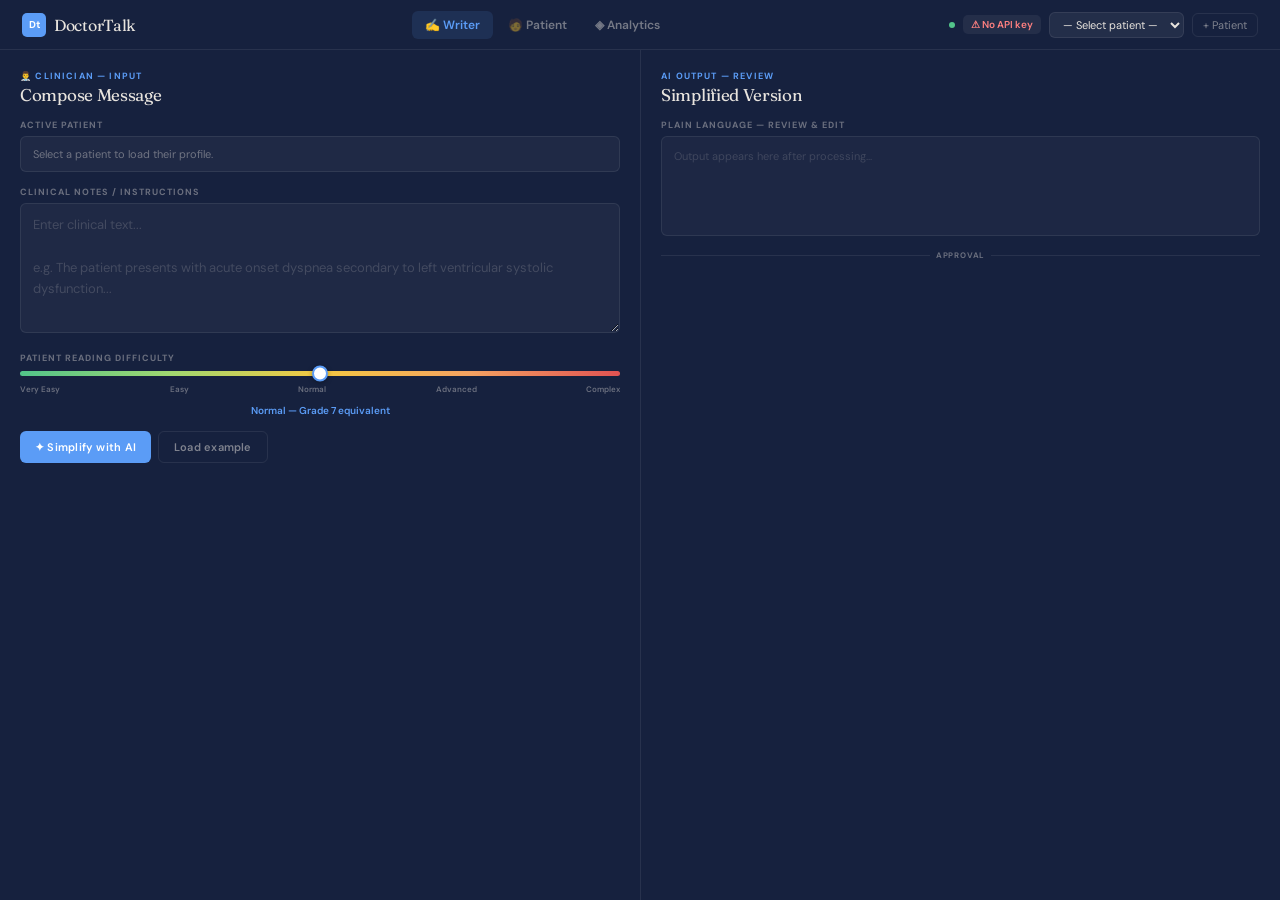
==== commit b37efba6: "changed analytics" ====
--- a/designs/medbridge_design.html
+++ b/designs/medbridge_design.html
@@ -3,7 +3,7 @@
 <head>
 <meta charset="UTF-8">
 <meta name="viewport" content="width=device-width, initial-scale=1.0">
-<title>MedBridge</title>
+<title>DoctorTalk</title>
 <link href="https://fonts.googleapis.com/css2?family=Fraunces:ital,wght@0,300;0,400;0,500;1,300&family=DM+Sans:wght@300;400;500;600&family=DM+Mono:wght@400;500&display=swap" rel="stylesheet">
 <style>
 :root{
@@ -208,8 +208,8 @@
 
 <nav>
   <div class="nav-logo">
-    <div class="nav-mark">Mb</div>
-    <div class="nav-name">MedBridge</div>
+    <div class="nav-mark">Dt</div>
+    <div class="nav-name">DoctorTalk</div>
   </div>
   <div class="nav-tabs">
     <button class="nav-tab active" onclick="go('writer')">✍ Writer</button>
@@ -474,7 +474,7 @@
     hCtx=`\n\nPATIENT HISTORY: Previously flagged difficult words: ${top||'none'}. Avg comprehension: ${ac}%. ${ac<65?'Struggles significantly — use simplest possible language.':ac<78?'Moderate difficulty — keep sentences short.':'Understands reasonably — ensure clarity.'}`;
   }
   const lv=LV[selLv];
-  const sys=`You are MedBridge, a health literacy specialist trained on the DEFT corpus. Rewrite clinical text for a patient at level: ${lv.lbl}.\n\nRULES:\n1. Preserve ALL clinical meaning.\n2. Use ${lv.desc}. Max sentence: ${selLv<=2?14:selLv<=3?19:24} words.\n3. Active voice. Short paragraphs.\n4. DEFT: dyspnea→shortness of breath, myocardial infarction→heart attack, hypertension→high blood pressure, diuretic→water pill, PO→by mouth, QD/OD→once a day, BID→twice a day, nebulization→breathing treatment, FEV1/FVC→breathing test, COPD→COPD (long-term lung condition), corticosteroid→steroid medicine, SpO2→blood oxygen level, ejection fraction→how well your heart pumps, acute exacerbation→sudden worsening.\n5. Define unavoidable medical terms in parentheses.\n6. Warm, reassuring tone.${hCtx}\n\nReturn ONLY simplified text.`;
+  const sys=`You are DoctorTalk, a health literacy specialist trained on the DEFT corpus. Rewrite clinical text for a patient at level: ${lv.lbl}.\n\nRULES:\n1. Preserve ALL clinical meaning.\n2. Use ${lv.desc}. Max sentence: ${selLv<=2?14:selLv<=3?19:24} words.\n3. Active voice. Short paragraphs.\n4. DEFT: dyspnea→shortness of breath, myocardial infarction→heart attack, hypertension→high blood pressure, diuretic→water pill, PO→by mouth, QD/OD→once a day, BID→twice a day, nebulization→breathing treatment, FEV1/FVC→breathing test, COPD→COPD (long-term lung condition), corticosteroid→steroid medicine, SpO2→blood oxygen level, ejection fraction→how well your heart pumps, acute exacerbation→sudden worsening.\n5. Define unavoidable medical terms in parentheses.\n6. Warm, reassuring tone.${hCtx}\n\nReturn ONLY simplified text.`;
   try {
     const simp = await api([{role:'user',content:txt}], 1000, sys);
     if(simp){
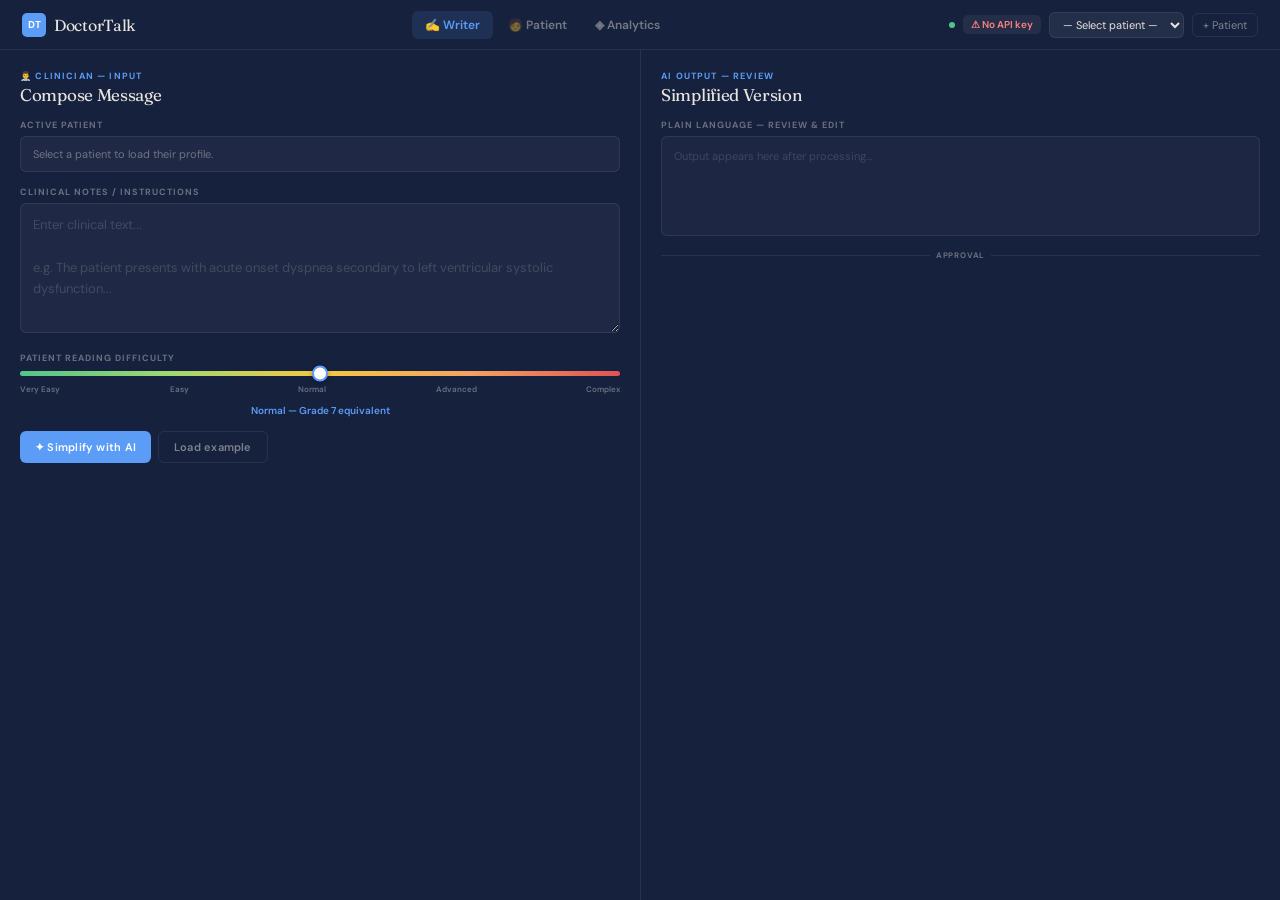
==== commit 4cdb4583: "lighter boxes" ====
--- a/designs/medbridge_design.html
+++ b/designs/medbridge_design.html
@@ -208,7 +208,7 @@
 
 <nav>
   <div class="nav-logo">
-    <div class="nav-mark">Dt</div>
+    <div class="nav-mark">DT</div>
     <div class="nav-name">DoctorTalk</div>
   </div>
   <div class="nav-tabs">
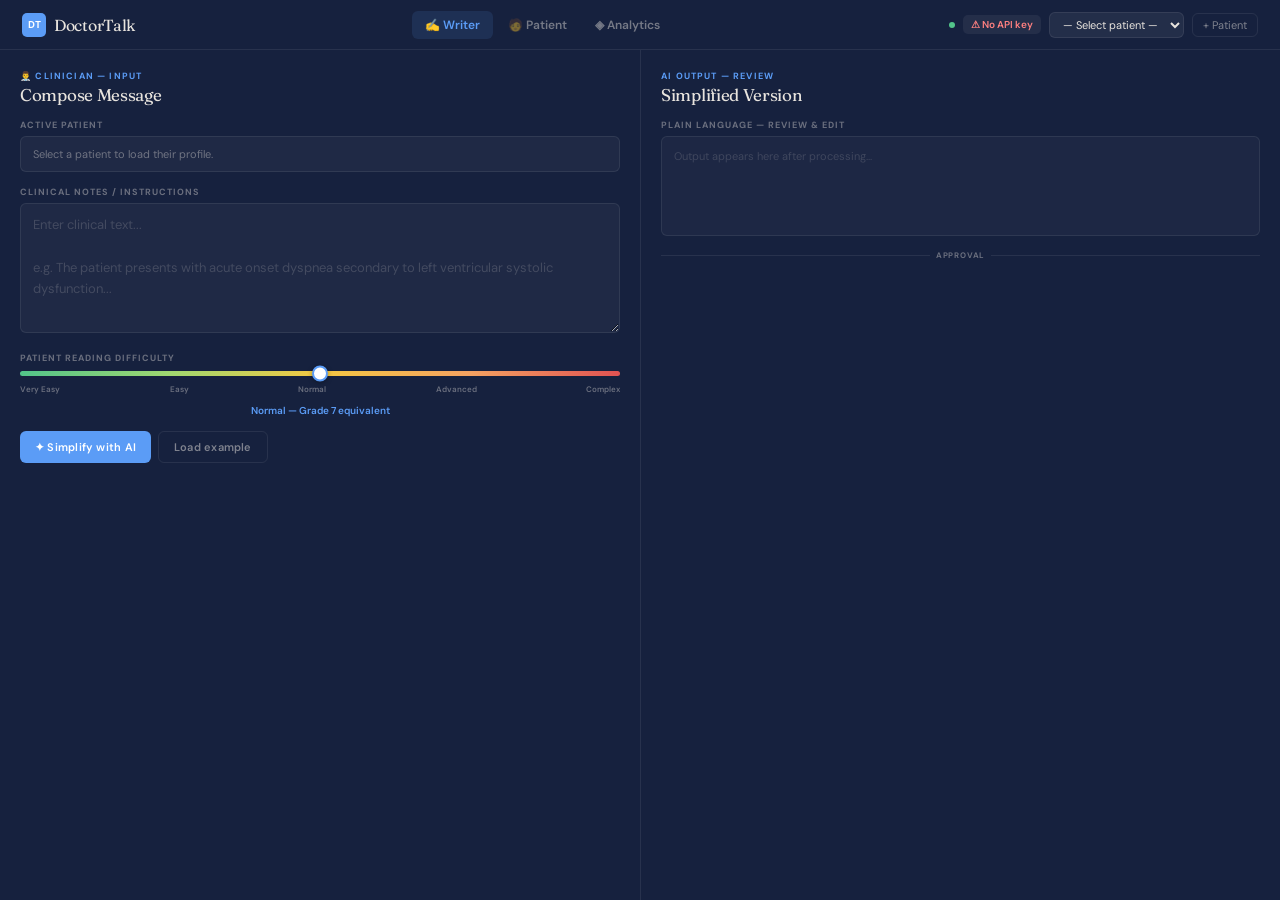
==== commit f86e92fc: "optimized design" ====
--- a/designs/medbridge_design.html
+++ b/designs/medbridge_design.html
@@ -133,9 +133,6 @@
 .pat-body{flex:1;overflow-y:auto;padding:20px 26px;display:flex;flex-direction:column;gap:14px;max-width:680px;margin:0 auto;width:100%}
 .pat-body::-webkit-scrollbar{width:3px}
 .pat-body::-webkit-scrollbar-thumb{background:rgba(0,0,0,.08);border-radius:2px}
-.prog-row{display:flex;justify-content:space-between;align-items:center;margin-bottom:4px}
-.prog-bar{height:3px;background:rgba(0,0,0,.06);border-radius:3px;overflow:hidden}
-.prog-fill{height:100%;background:var(--pa);border-radius:3px;transition:width .4s ease;width:0%}
 .text-card{background:#fff;border:1px solid var(--pb);border-radius:var(--r);padding:20px 22px;line-height:1.85;font-size:16px;color:var(--pt);box-shadow:0 1px 10px rgba(0,0,0,.05);min-height:130px;font-family:'Georgia',serif}
 .ws{display:flex;flex-direction:column;align-items:center;justify-content:center;min-height:130px;gap:8px;color:var(--pm);text-align:center}
 .wi{font-size:24px;opacity:.3}.wt{font-size:12px;line-height:1.5}
@@ -307,10 +304,6 @@
     <div style="font-size:10px;color:var(--pm);font-weight:600" id="patSessLbl"></div>
   </div>
   <div class="pat-body">
-    <div id="progWrap" style="display:none">
-      <div class="prog-row"><span style="font-size:10px;color:var(--pm);font-weight:500">Reading progress</span><span style="font-size:10px;font-weight:700;color:var(--pa)" id="progPct">0%</span></div>
-      <div class="prog-bar"><div class="prog-fill" id="progFill"></div></div>
-    </div>
     <div>
       <div class="lbl" style="color:var(--pm)">From your doctor</div>
       <div class="text-card" id="txtCard">
@@ -566,7 +559,6 @@
   wData=[]; flagged=[]; selfU=0; hoverStart={}; hoverTimes={}; sessStart=Date.now();
   ['wsState'].forEach(id=>{document.getElementById(id).style.display='none';});
   document.getElementById('wCont').style.display='block';
-  document.getElementById('progWrap').style.display='block';
   document.getElementById('hwWrap').style.display='none';
   document.getElementById('checkupWrap').style.display='none';
   document.getElementById('tyWrap').style.display='none';
@@ -606,8 +598,6 @@
 function simProg() {
   let p=0; const iv=setInterval(()=>{
     p=Math.min(p+Math.random()*6+2,100);
-    document.getElementById('progFill').style.width=Math.round(p)+'%';
-    document.getElementById('progPct').textContent=Math.round(p)+'%';
     if(p>=100){clearInterval(iv);wData.forEach((w,i)=>{if(!hoverTimes[i])hoverTimes[i]=90+w.diff*85+Math.random()*110;});document.getElementById('checkupWrap').style.display='block';document.getElementById('hwWrap').style.display='block';}
   },180);
 }
